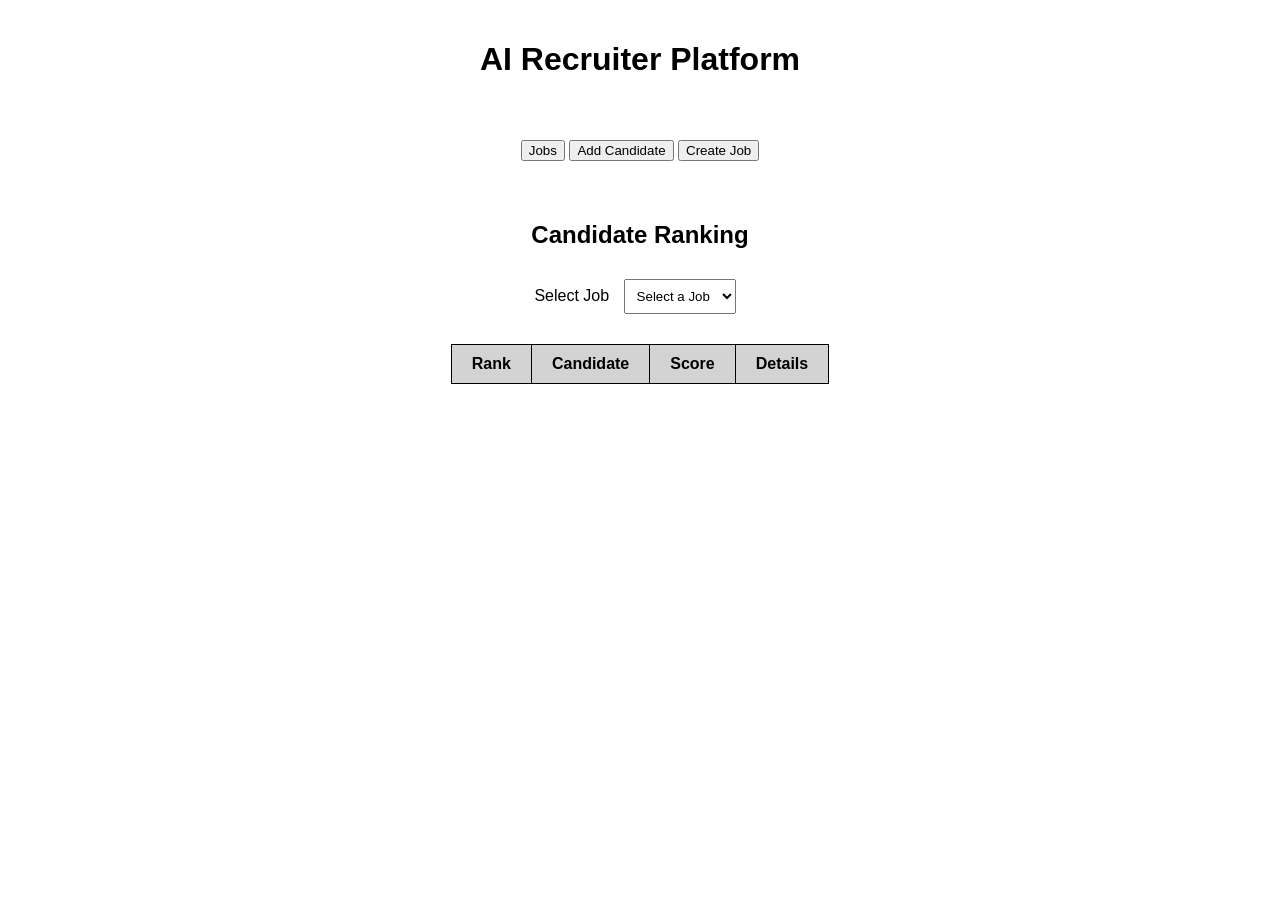
==== frontend/index.html @ 4d03645b "feat : starting phase of frontend" ====
<!DOCTYPE html>
<html lang="en">
<head>
    <meta charset="UTF-8">
    <meta name="viewport" content="width=device-width, initial-scale=1.0">
    <title>AI Recruiter Platform</title>
    <link rel = "stylesheet" href="style.css">
</head>
<body>
    <header>
        <h1> AI Recruiter Platform </h1>
    </header>
    <main>
        <section class="actions">
            <button id="jobs-button">Jobs</button>
            <button id="candidate-button">Add Candidate</button>
            <button id="create-job-button">Create Job</button>
        </section>
        <section class="ranking">
            <h2>Candidate Ranking</h2>
            <label for="job-select">Select Job</label>
            <select id="job-select">
                <option>Select a Job</option>
            </select>
            <table>
                <tr>
                    <th>Rank</th>
                    <th>Candidate</th>
                    <th>Score</th>
                    <th>Details</th>
                </tr>
            </table>

        </section>
    </main>
    <script src="script.js">
    </script>
</body>
</html>
---- frontend/style.css ----
body {
    font-family: Arial, sans-serif;
    margin: 0;
}

header {
    text-align: center;
    padding: 20px;
}

.actions {
    padding: 20px;
    text-align: center;
}

.ranking {
    text-align: center;
    padding: 20px;
}

.ranking button {
    padding: 10px 20px;
    margin: 10px;
}

#job-select {
    padding: 8px;
    margin: 10px;
}

table {
    margin: 20px auto;
    border-collapse: collapse;
}

th,
td {
    padding: 10px 20px;
    border: 1px solid black;
}

th {
    background-color: lightgray;
}
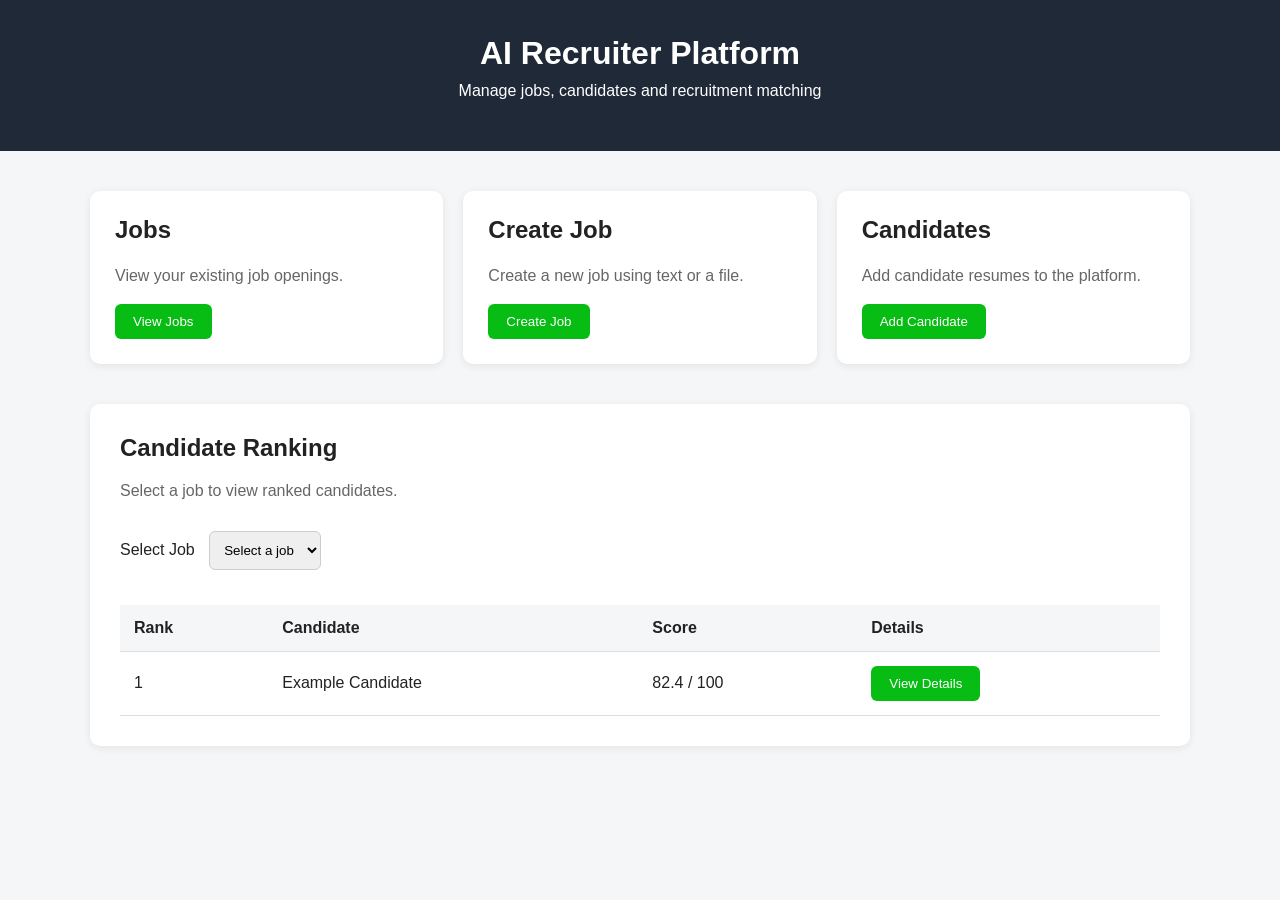
==== commit ece5a73a: "feat : complete ranking connection" ====
--- a/frontend/index.html
+++ b/frontend/index.html
@@ -4,36 +4,77 @@
     <meta charset="UTF-8">
     <meta name="viewport" content="width=device-width, initial-scale=1.0">
     <title>AI Recruiter Platform</title>
-    <link rel = "stylesheet" href="style.css">
+
+    <link rel="stylesheet" href="style.css">
 </head>
+
 <body>
+
     <header>
-        <h1> AI Recruiter Platform </h1>
+        <h1>AI Recruiter Platform</h1>
+        <p>Manage jobs, candidates and recruitment matching</p>
     </header>
+
     <main>
+
         <section class="actions">
-            <button id="jobs-button">Jobs</button>
-            <button id="candidate-button">Add Candidate</button>
-            <button id="create-job-button">Create Job</button>
+
+            <div class="action-card">
+                <h2>Jobs</h2>
+                <p>View your existing job openings.</p>
+                <button id="jobs-button">View Jobs</button>
+            </div>
+
+            <div class="action-card">
+                <h2>Create Job</h2>
+                <p>Create a new job using text or a file.</p>
+                <button id="create-job-button">Create Job</button>
+            </div>
+
+            <div class="action-card">
+                <h2>Candidates</h2>
+                <p>Add candidate resumes to the platform.</p>
+                <button id="candidate-button">Add Candidate</button>
+            </div>
+
         </section>
+
         <section class="ranking">
+
             <h2>Candidate Ranking</h2>
+            <p>Select a job to view ranked candidates.</p>
+
             <label for="job-select">Select Job</label>
+
             <select id="job-select">
-                <option>Select a Job</option>
+                <option>Select a job</option>
             </select>
+
             <table>
+
                 <tr>
                     <th>Rank</th>
                     <th>Candidate</th>
                     <th>Score</th>
                     <th>Details</th>
                 </tr>
+
+                <tr>
+                    <td>1</td>
+                    <td>Example Candidate</td>
+                    <td>82.4 / 100</td>
+                    <td>
+                        <button>View Details</button>
+                    </td>
+                </tr>
+
             </table>
 
         </section>
+
     </main>
-    <script src="script.js">
-    </script>
+
+    <script src="script.js"></script>
+
 </body>
 </html>
--- a/frontend/style.css
+++ b/frontend/style.css
@@ -1,44 +1,110 @@
 body {
     font-family: Arial, sans-serif;
     margin: 0;
+    background-color: #f4f6f8;
+    color: #222;
 }
 
 header {
+    background-color: #1f2937;
+    color: white;
     text-align: center;
-    padding: 20px;
+    padding: 35px 20px;
+}
+
+header h1 {
+    margin: 0;
+    font-size: 32px;
+}
+
+header p {
+    margin-top: 10px;
+    font-size: 16px;
+}
+
+main {
+    width: 90%;
+    max-width: 1100px;
+    margin: 40px auto;
 }
 
 .actions {
-    padding: 20px;
-    text-align: center;
+    display: flex;
+    gap: 20px;
+    margin-bottom: 40px;
+}
+
+.action-card {
+    background-color: white;
+    padding: 25px;
+    flex: 1;
+    border-radius: 10px;
+    box-shadow: 0 2px 8px rgba(0, 0, 0, 0.08);
+}
+
+.action-card h2 {
+    margin-top: 0;
+}
+
+.action-card p {
+    color: #666;
+    line-height: 1.5;
+}
+
+button {
+    background-color: #07bd13;
+    color: white;
+    border: none;
+    padding: 10px 18px;
+    border-radius: 6px;
+    cursor: pointer;
+}
+
+button:hover {
+    background-color: #1d4ed8;
 }
 
 .ranking {
-    text-align: center;
-    padding: 20px;
+    background-color: white;
+    padding: 30px;
+    border-radius: 10px;
+    box-shadow: 0 2px 8px rgba(0, 0, 0, 0.08);
 }
 
-.ranking button {
-    padding: 10px 20px;
-    margin: 10px;
+.ranking h2 {
+    margin-top: 0;
 }
 
-#job-select {
-    padding: 8px;
-    margin: 10px;
+.ranking p {
+    color: #666;
 }
 
+
+/* Job dropdown */
+
+#job-select {
+    padding: 10px;
+    margin: 15px 0 25px 10px;
+    border: 1px solid #ccc;
+    border-radius: 6px;
+}
+
+
+/* Ranking table */
+
 table {
-    margin: 20px auto;
+    width: 100%;
     border-collapse: collapse;
+    margin-top: 10px;
 }
 
 th,
 td {
-    padding: 10px 20px;
-    border: 1px solid black;
+    padding: 14px;
+    text-align: left;
+    border-bottom: 1px solid #ddd;
 }
 
 th {
-    background-color: lightgray;
+    background-color: #f4f6f8;
 }
